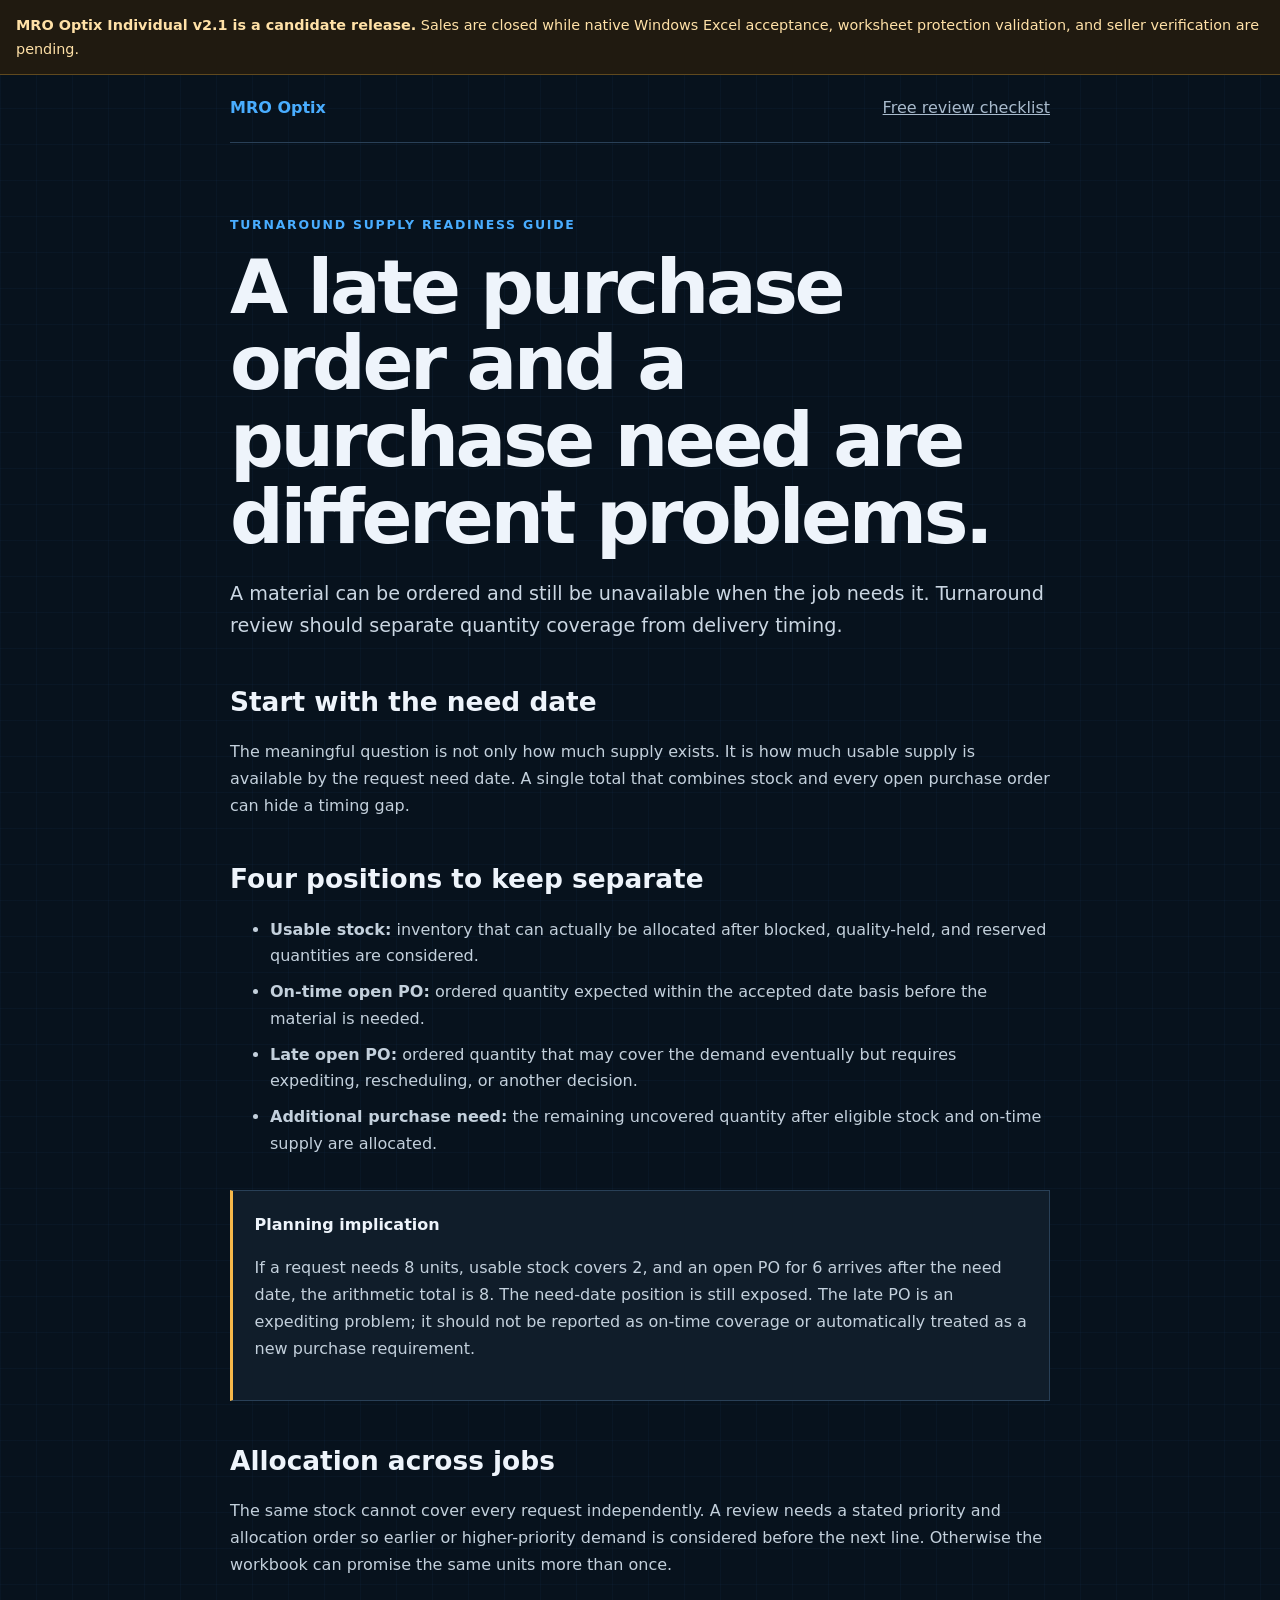
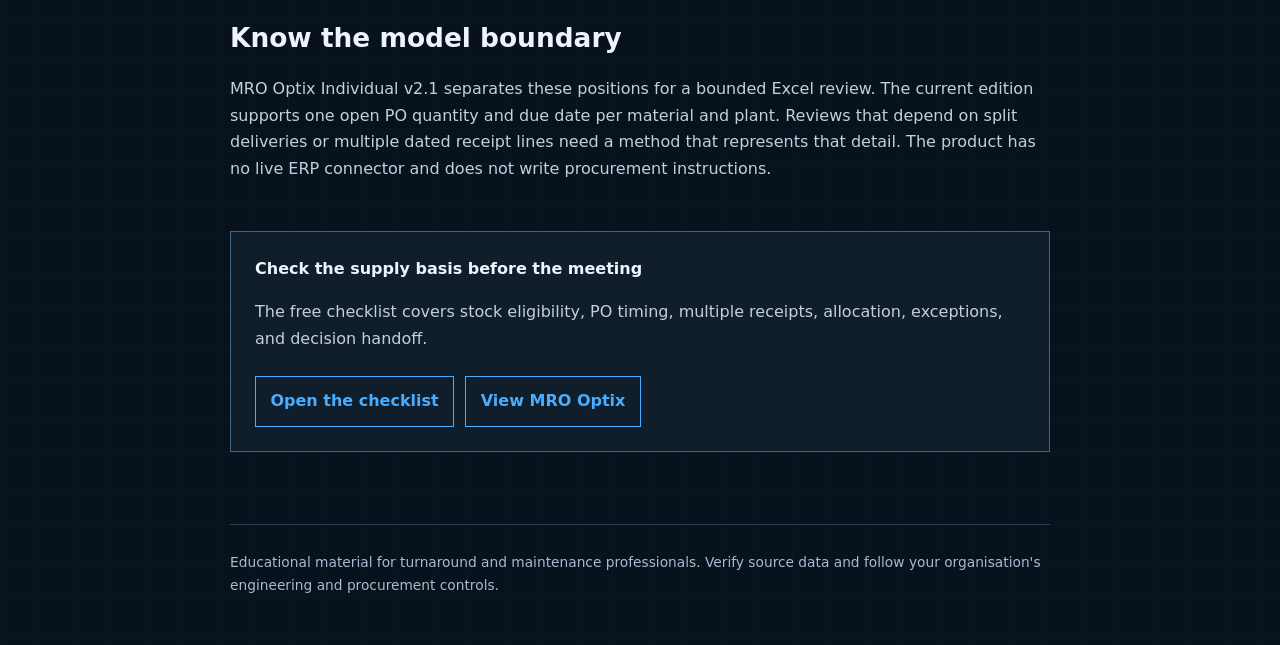
==== late-po-vs-purchase-need.html @ 7fe44f4d "Publish guide on late POs and purchase need" ====
<!doctype html>
<html lang="en"><head><meta charset="utf-8"><meta name="viewport" content="width=device-width,initial-scale=1">
<title>Late PO vs Purchase Need in Turnarounds | MRO Optix</title><meta name="description" content="Separate usable stock, on-time purchase orders, late purchase orders, and additional purchase need during turnaround planning."><meta name="robots" content="index,follow">
<link rel="canonical" href="https://farajaay.github.io/mro-optix/late-po-vs-purchase-need.html"><style>:root{color-scheme:dark;--ink:#eef4fb;--muted:#a9bbcd;--line:#294057;--panel:#101d2a;--navy:#07121d;--blue:#49adff;--amber:#f6b84a;font-family:Inter,ui-sans-serif,system-ui,-apple-system,BlinkMacSystemFont,"Segoe UI",sans-serif}*{box-sizing:border-box}body{margin:0;color:var(--ink);background:linear-gradient(rgba(58,167,255,.035) 1px,transparent 1px),linear-gradient(90deg,rgba(58,167,255,.035) 1px,transparent 1px),var(--navy);background-size:36px 36px;line-height:1.68}a{color:var(--blue)}.shell{width:min(820px,calc(100% - 2rem));margin:auto}.status{background:#201a10;border-bottom:1px solid #60491e;color:#ffe1a7;padding:.8rem 1rem;font-size:.9rem}.nav{display:flex;justify-content:space-between;gap:1rem;padding:1.25rem 0;border-bottom:1px solid var(--line)}.brand{font-weight:800;text-decoration:none}.nav a:last-child{color:var(--muted)}article{padding:4.5rem 0}h1{font-size:clamp(2.45rem,7vw,4.7rem);line-height:1.02;letter-spacing:-.045em;margin:.8rem 0 1.4rem}.eyebrow{color:var(--blue);font-weight:800;font-size:.78rem;letter-spacing:.14em;text-transform:uppercase}.lead{font-size:1.2rem;color:#cbd7e3}.box{border:1px solid var(--line);background:var(--panel);padding:1.35rem;margin:2rem 0}.example{border-left:3px solid var(--amber)}h2{font-size:1.65rem;margin-top:2.7rem;line-height:1.2}p,li{color:#c3d0dc}li{margin:.55rem 0}.cta{margin-top:3rem;padding:1.5rem;border:1px solid #41617d;background:var(--panel)}.cta a{display:inline-block;margin:.45rem .7rem 0 0;padding:.7rem .9rem;border:1px solid var(--blue);text-decoration:none;font-weight:800}footer{border-top:1px solid var(--line);padding:1.6rem 0 3rem;color:var(--muted);font-size:.86rem}@media(max-width:560px){article{padding:3rem 0}.nav{align-items:flex-start;flex-direction:column}}</style></head>
<body><div class="status"><strong>MRO Optix Individual v2.1 is a candidate release.</strong> Sales are closed while native Windows Excel acceptance, worksheet protection validation, and seller verification are pending.</div>
<div class="shell"><nav class="nav" aria-label="Article navigation"><a class="brand" href="index.html">MRO Optix</a><a href="turnaround-material-review-checklist.html">Free review checklist</a></nav><article><div class="eyebrow">Turnaround supply readiness guide</div><h1>A late purchase order and a purchase need are different problems.</h1>
<p class="lead">A material can be ordered and still be unavailable when the job needs it. Turnaround review should separate quantity coverage from delivery timing.</p>
<h2>Start with the need date</h2>
<p>The meaningful question is not only how much supply exists. It is how much usable supply is available by the request need date. A single total that combines stock and every open purchase order can hide a timing gap.</p>
<h2>Four positions to keep separate</h2>
<ul><li><strong>Usable stock:</strong> inventory that can actually be allocated after blocked, quality-held, and reserved quantities are considered.</li><li><strong>On-time open PO:</strong> ordered quantity expected within the accepted date basis before the material is needed.</li><li><strong>Late open PO:</strong> ordered quantity that may cover the demand eventually but requires expediting, rescheduling, or another decision.</li><li><strong>Additional purchase need:</strong> the remaining uncovered quantity after eligible stock and on-time supply are allocated.</li></ul>
<div class="box example"><strong>Planning implication</strong><p>If a request needs 8 units, usable stock covers 2, and an open PO for 6 arrives after the need date, the arithmetic total is 8. The need-date position is still exposed. The late PO is an expediting problem; it should not be reported as on-time coverage or automatically treated as a new purchase requirement.</p></div>
<h2>Allocation across jobs</h2>
<p>The same stock cannot cover every request independently. A review needs a stated priority and allocation order so earlier or higher-priority demand is considered before the next line. Otherwise the workbook can promise the same units more than once.</p>
<h2>Know the model boundary</h2>
<p>MRO Optix Individual v2.1 separates these positions for a bounded Excel review. The current edition supports one open PO quantity and due date per material and plant. Reviews that depend on split deliveries or multiple dated receipt lines need a method that represents that detail. The product has no live ERP connector and does not write procurement instructions.</p>
<div class="cta"><strong>Check the supply basis before the meeting</strong><p>The free checklist covers stock eligibility, PO timing, multiple receipts, allocation, exceptions, and decision handoff.</p><a href="turnaround-material-review-checklist.html">Open the checklist</a><a href="index.html">View MRO Optix</a></div></article>
<footer>Educational material for turnaround and maintenance professionals. Verify source data and follow your organisation's engineering and procurement controls.</footer></div></body></html>
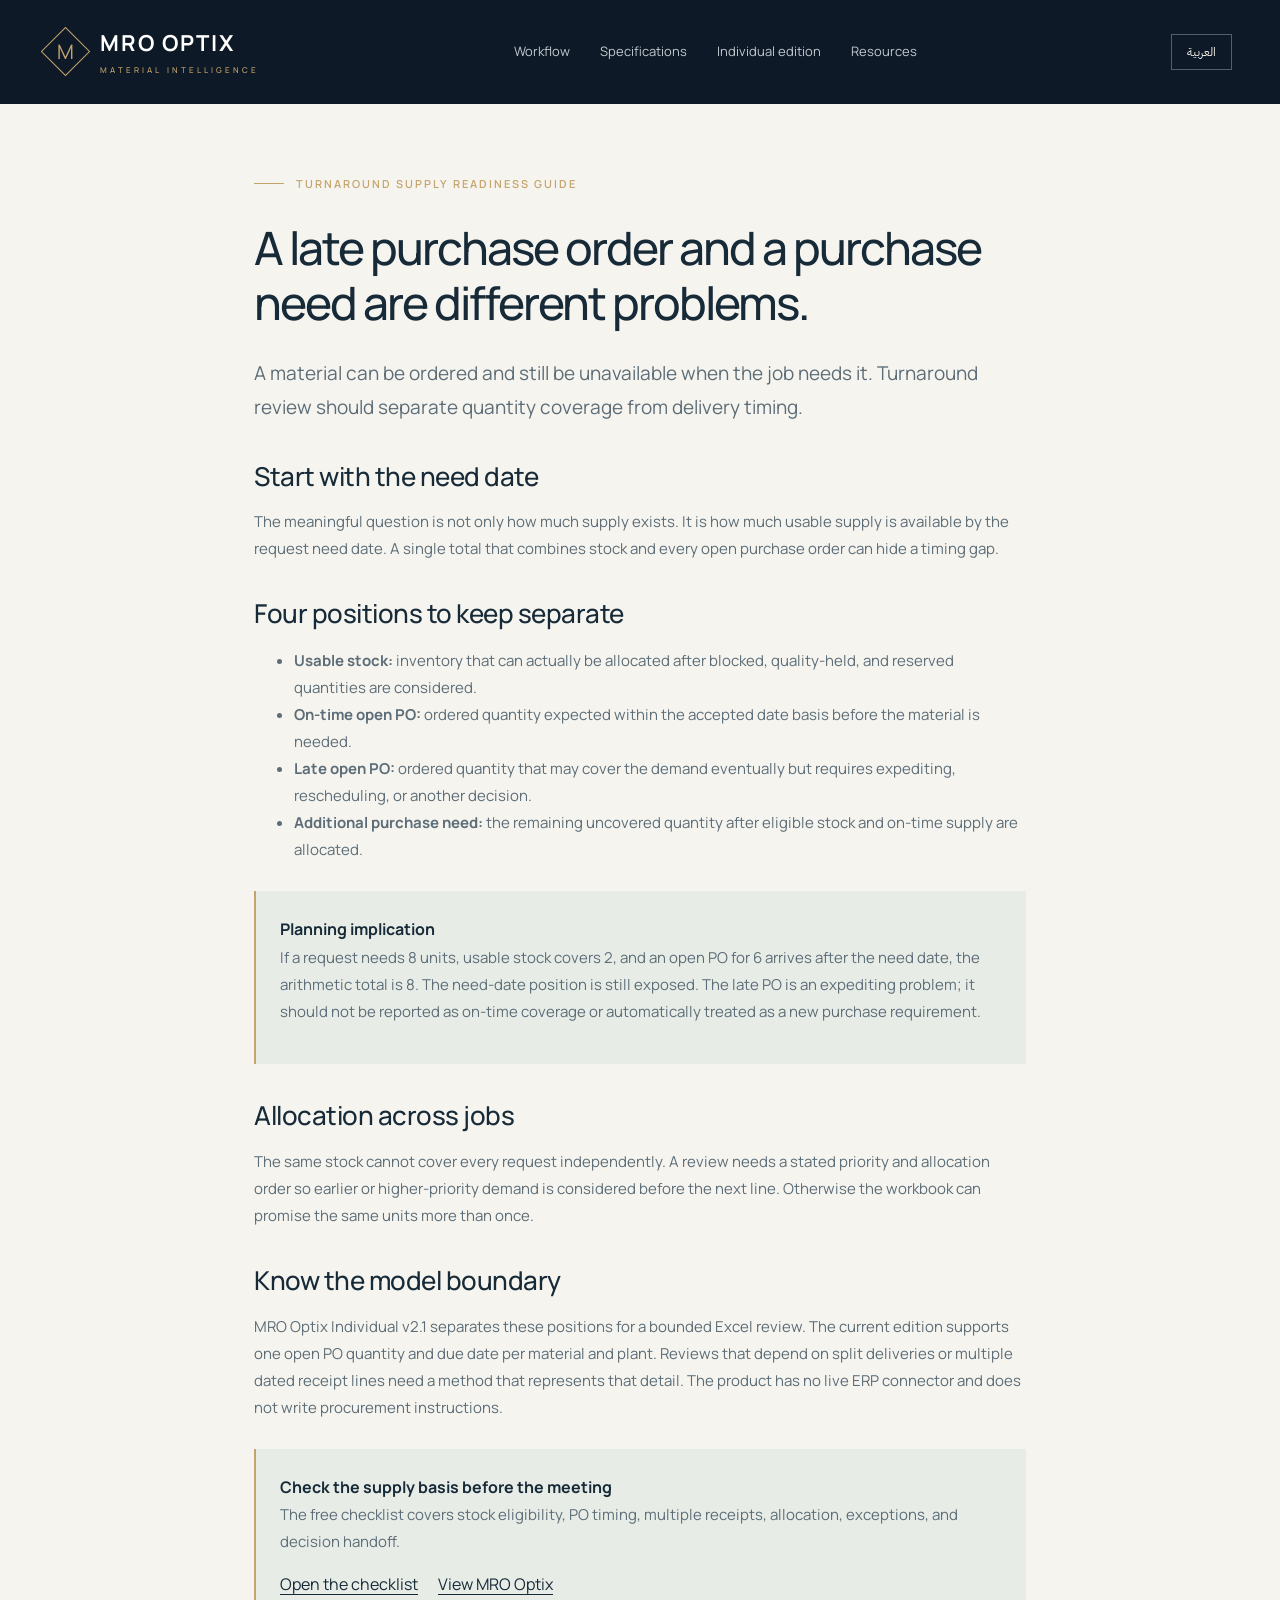
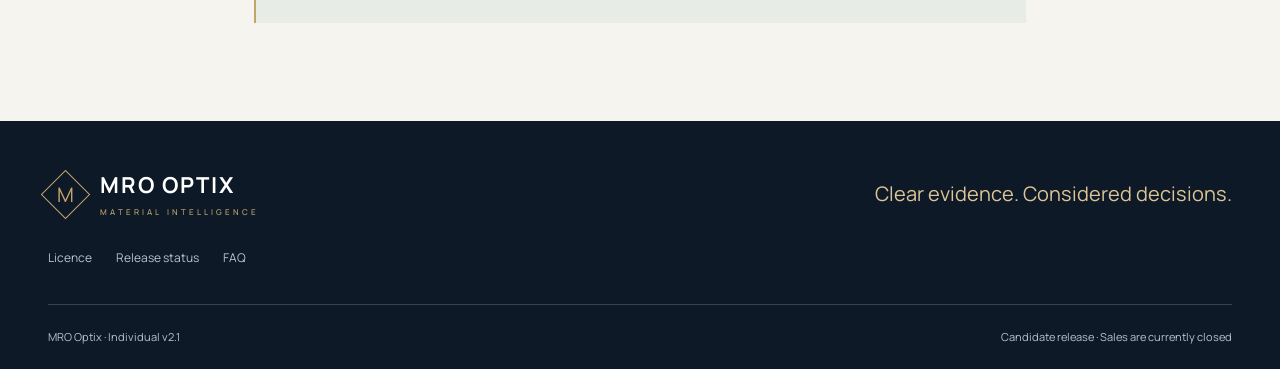
==== commit 178868a5: "Restyle MRO Optix resource page" ====
--- a/late-po-vs-purchase-need.html
+++ b/late-po-vs-purchase-need.html
@@ -1,9 +1,4 @@
-<!doctype html>
-<html lang="en"><head><meta charset="utf-8"><meta name="viewport" content="width=device-width,initial-scale=1">
-<title>Late PO vs Purchase Need in Turnarounds | MRO Optix</title><meta name="description" content="Separate usable stock, on-time purchase orders, late purchase orders, and additional purchase need during turnaround planning."><meta name="robots" content="index,follow">
-<link rel="canonical" href="https://farajaay.github.io/mro-optix/late-po-vs-purchase-need.html"><style>:root{color-scheme:dark;--ink:#eef4fb;--muted:#a9bbcd;--line:#294057;--panel:#101d2a;--navy:#07121d;--blue:#49adff;--amber:#f6b84a;font-family:Inter,ui-sans-serif,system-ui,-apple-system,BlinkMacSystemFont,"Segoe UI",sans-serif}*{box-sizing:border-box}body{margin:0;color:var(--ink);background:linear-gradient(rgba(58,167,255,.035) 1px,transparent 1px),linear-gradient(90deg,rgba(58,167,255,.035) 1px,transparent 1px),var(--navy);background-size:36px 36px;line-height:1.68}a{color:var(--blue)}.shell{width:min(820px,calc(100% - 2rem));margin:auto}.status{background:#201a10;border-bottom:1px solid #60491e;color:#ffe1a7;padding:.8rem 1rem;font-size:.9rem}.nav{display:flex;justify-content:space-between;gap:1rem;padding:1.25rem 0;border-bottom:1px solid var(--line)}.brand{font-weight:800;text-decoration:none}.nav a:last-child{color:var(--muted)}article{padding:4.5rem 0}h1{font-size:clamp(2.45rem,7vw,4.7rem);line-height:1.02;letter-spacing:-.045em;margin:.8rem 0 1.4rem}.eyebrow{color:var(--blue);font-weight:800;font-size:.78rem;letter-spacing:.14em;text-transform:uppercase}.lead{font-size:1.2rem;color:#cbd7e3}.box{border:1px solid var(--line);background:var(--panel);padding:1.35rem;margin:2rem 0}.example{border-left:3px solid var(--amber)}h2{font-size:1.65rem;margin-top:2.7rem;line-height:1.2}p,li{color:#c3d0dc}li{margin:.55rem 0}.cta{margin-top:3rem;padding:1.5rem;border:1px solid #41617d;background:var(--panel)}.cta a{display:inline-block;margin:.45rem .7rem 0 0;padding:.7rem .9rem;border:1px solid var(--blue);text-decoration:none;font-weight:800}footer{border-top:1px solid var(--line);padding:1.6rem 0 3rem;color:var(--muted);font-size:.86rem}@media(max-width:560px){article{padding:3rem 0}.nav{align-items:flex-start;flex-direction:column}}</style></head>
-<body><div class="status"><strong>MRO Optix Individual v2.1 is a candidate release.</strong> Sales are closed while native Windows Excel acceptance, worksheet protection validation, and seller verification are pending.</div>
-<div class="shell"><nav class="nav" aria-label="Article navigation"><a class="brand" href="index.html">MRO Optix</a><a href="turnaround-material-review-checklist.html">Free review checklist</a></nav><article><div class="eyebrow">Turnaround supply readiness guide</div><h1>A late purchase order and a purchase need are different problems.</h1>
+<!doctype html><html lang="en" dir="ltr"><head><meta charset="utf-8"><meta name="viewport" content="width=device-width,initial-scale=1"><title>Late PO vs Purchase Need in Turnarounds | MRO Optix</title><meta name="description" content="Separate usable stock, on-time purchase orders, late purchase orders, and additional purchase need during turnaround planning."><meta name="robots" content="index,follow"><link rel="canonical" href="https://farajaay.github.io/mro-optix/late-po-vs-purchase-need.html"><meta name="theme-color" content="#0d1926"><link rel="stylesheet" href="brand.css"></head><body><a class="skip" href="#main">Skip to content</a><header class="mast"><nav class="nav wrap" aria-label="Primary navigation"><a class="brand" href="en.html" aria-label="MRO Optix"><span class="emblem" aria-hidden="true"><span>M</span></span><span class="wordmark">MRO OPTIX<small>MATERIAL INTELLIGENCE</small></span></a><div class="navlinks"><a href="en.html#workflow">Workflow</a><a href="en.html#fit">Specifications</a><a href="en.html#offer">Individual edition</a><a href="en.html#guides">Resources</a></div><a class="lang" href="index.html" lang="ar">العربية</a></nav></header><main id="main" class="article-main"><div class="eyebrow">Turnaround supply readiness guide</div><h1>A late purchase order and a purchase need are different problems.</h1>
 <p class="lead">A material can be ordered and still be unavailable when the job needs it. Turnaround review should separate quantity coverage from delivery timing.</p>
 <h2>Start with the need date</h2>
 <p>The meaningful question is not only how much supply exists. It is how much usable supply is available by the request need date. A single total that combines stock and every open purchase order can hide a timing gap.</p>
@@ -14,5 +9,4 @@
 <p>The same stock cannot cover every request independently. A review needs a stated priority and allocation order so earlier or higher-priority demand is considered before the next line. Otherwise the workbook can promise the same units more than once.</p>
 <h2>Know the model boundary</h2>
 <p>MRO Optix Individual v2.1 separates these positions for a bounded Excel review. The current edition supports one open PO quantity and due date per material and plant. Reviews that depend on split deliveries or multiple dated receipt lines need a method that represents that detail. The product has no live ERP connector and does not write procurement instructions.</p>
-<div class="cta"><strong>Check the supply basis before the meeting</strong><p>The free checklist covers stock eligibility, PO timing, multiple receipts, allocation, exceptions, and decision handoff.</p><a href="turnaround-material-review-checklist.html">Open the checklist</a><a href="index.html">View MRO Optix</a></div></article>
-<footer>Educational material for turnaround and maintenance professionals. Verify source data and follow your organisation's engineering and procurement controls.</footer></div></body></html>+<div class="cta"><strong>Check the supply basis before the meeting</strong><p>The free checklist covers stock eligibility, PO timing, multiple receipts, allocation, exceptions, and decision handoff.</p><a href="turnaround-material-review-checklist.html">Open the checklist</a><a href="en.html">View MRO Optix</a></div></main><footer class="footer"><div class="wrap"><div class="footer-top"><a class="brand" href="en.html" aria-label="MRO Optix"><span class="emblem" aria-hidden="true"><span>M</span></span><span class="wordmark">MRO OPTIX<small>MATERIAL INTELLIGENCE</small></span></a><div class="footer-tag">Clear evidence. Considered decisions.</div></div><div class="footer-links"><a href="en.html#offer">Licence</a><a href="en.html#release-gates">Release status</a><a href="en.html#faq">FAQ</a></div><div class="footer-bottom"><p>MRO Optix · Individual v2.1</p><p>Candidate release · Sales are currently closed</p></div></div></footer></body></html>
--- a/brand.css
+++ b/brand.css
@@ -0,0 +1,5 @@
+@import url('https://fonts.googleapis.com/css2?family=IBM+Plex+Sans+Arabic:wght@400;500;600;700&family=Manrope:wght@400;500;600;700;800&display=swap');
+:root{--night:#0d1926;--gold:#c5a46c;--paper:#f6f4ef;--ink:#172a38;--muted:#5c6d77;--line:#d9dcd5;font-family:Manrope,"IBM Plex Sans Arabic",sans-serif;color:var(--ink);background:var(--paper)}*{box-sizing:border-box}html{scroll-behavior:smooth;scroll-padding-top:30px}html[lang=ar]{font-family:"IBM Plex Sans Arabic",Manrope,sans-serif}body{margin:0;line-height:1.8}a{color:inherit;text-decoration:none}a:focus-visible,button:focus-visible,summary:focus-visible{outline:3px solid var(--gold);outline-offset:5px}a:hover{color:#96713a}.wrap{width:min(1280px,calc(100% - 96px));margin:auto}.skip{position:absolute;top:-100px;background:var(--gold);color:var(--night);padding:10px;z-index:5}.skip:focus{top:10px}.mast,.hero,.footer{background:var(--night);color:#f7f4ec}.nav{min-height:104px;display:flex;align-items:center;justify-content:space-between;gap:28px}.brand{display:flex;align-items:center;gap:17px;direction:ltr;color:#fff}.emblem{width:35px;height:35px;border:1px solid var(--gold);transform:rotate(45deg);display:grid;place-items:center;color:var(--gold)}.emblem span{transform:rotate(-45deg);font:20px Manrope}.wordmark{font:700 22px Manrope;letter-spacing:2px;line-height:1.3}.wordmark small{display:block;font-size:8px;font-weight:500;letter-spacing:3px;color:var(--gold);margin-top:7px}.navlinks{display:flex;gap:30px;font-size:13px;color:#c0c9d0}.lang{border:1px solid #52606a;padding:6px 15px;font-size:12px}.hero .wrap{display:grid;grid-template-columns:1.04fr 1fr;align-items:center;gap:70px;padding-block:82px 100px}.eyebrow{display:flex;align-items:center;gap:12px;font-size:11px;letter-spacing:2px;text-transform:uppercase;color:var(--gold);font-weight:600}.eyebrow:before{content:"";width:30px;height:1px;background:currentColor}html[lang=ar] .eyebrow{letter-spacing:0;font-size:13px}h1,h2,h3,p{margin-top:0}h1{font-size:clamp(42px,4.6vw,70px);font-weight:500;line-height:1.12;letter-spacing:-3px;margin-block:26px}h1 em{font-style:normal;color:var(--gold)}html[lang=ar] h1{line-height:1.4;letter-spacing:-1px}.intro{color:#bbc5ce;font-size:17px;max-width:520px}.actions{display:flex;align-items:center;flex-wrap:wrap;gap:26px;margin-top:32px}.btn{display:inline-flex;align-items:center;justify-content:space-between;gap:32px;min-height:54px;padding:12px 25px;background:var(--gold);color:var(--night);font-size:14px;font-weight:700}.btn:hover{background:#d5b982;color:var(--night)}.textlink{font-size:13px;border-bottom:1px solid #687480;padding-bottom:4px}.small-note{font-size:12px;color:#bbc5ce;margin-top:22px}.product-panel{border:1px solid #3d4e5b;background:#142535;box-shadow:0 30px 70px #0004}.panel-top,.panel-foot{display:flex;justify-content:space-between;gap:12px;padding:17px 24px;font-size:10px;border-bottom:1px solid #3b4b57;color:#bfccd4}.panel-top{font-family:Manrope;direction:ltr;letter-spacing:1.5px}.panel-top span:last-child{color:var(--gold)}.panel-main{padding:28px}.panel-label{color:#aebdc7;font-size:12px}.panel-title{font-size:23px;font-weight:500;margin:4px 0 25px}.figures{display:grid;grid-template-columns:repeat(3,1fr);gap:14px;margin-bottom:27px}.figure{border-inline-start:1px solid #8e7956;padding-inline-start:13px}.figure b{display:block;font:500 36px/1.3 Manrope}.figure span{font-size:11px;color:#b9c7d0}.queue{border-collapse:collapse;width:100%;font-size:11px}.queue caption{text-align:start;margin-bottom:8px}.queue th{text-align:start;font-weight:400;color:#acbdc9;font-size:10px;padding-bottom:10px}.queue td{padding:13px 3px;border-top:1px solid #354858}.pill{color:#e0c38e}.panel-foot{border-top:1px solid #3b4b57;border-bottom:0;font-size:10px}.edition-bar{background:#182b3b;color:#c4cbd0;font-size:12px}.edition-bar .wrap{display:flex;justify-content:space-between;gap:18px;flex-wrap:wrap;padding-block:20px}.edition-bar b{color:#dfc697;font-weight:500}.section{padding-block:96px}.section .eyebrow{color:#886534}.section-header{display:flex;justify-content:space-between;align-items:flex-end;gap:70px;margin-bottom:45px}.section-header>div{max-width:650px}.section-header>p{max-width:360px;font-size:14px;color:var(--muted)}h2{font-size:clamp(30px,3.4vw,46px);font-weight:500;letter-spacing:-1.5px;line-height:1.3;margin-block:18px 0}html[lang=ar] h2{letter-spacing:0;line-height:1.55}.steps{display:grid;grid-template-columns:repeat(3,1fr);border-block:1px solid var(--line)}.step{padding:32px;border-inline-end:1px solid var(--line)}.step:first-child{padding-inline-start:0}.step:last-child{border-inline-end:0}.number{color:#886534;font:13px Manrope}.step h3{font-size:22px;font-weight:500;margin-block:28px 12px}.step p,.fit-copy>p,.offer-copy>p{color:var(--muted);font-size:14px}.decision{margin-top:35px;background:#eceae2;padding:25px 30px;display:flex;align-items:center;gap:40px}.decision b{font-size:18px;min-width:210px;font-weight:500}.decision p{margin:0;font-size:14px;color:var(--muted)}.fit-section{background:#e8ece7;border-block:1px solid var(--line)}.fit-layout,.offer-layout{display:grid;grid-template-columns:1fr 1fr;gap:100px;align-items:center}.specs{margin:0}.specs div{display:flex;justify-content:space-between;align-items:center;gap:25px;border-bottom:1px solid #cdd3cc;padding:16px 0}.specs dt{font-size:14px;color:#4c605c}.specs dd{margin:0;font:25px Manrope}.scope-note{font-size:12px!important;color:var(--muted);margin-top:22px}.includes{padding:0;list-style:none;font-size:14px}.includes li{padding:10px 0;border-bottom:1px solid var(--line)}.includes li:before{content:"✓";color:#8c6a38;margin-inline-end:14px}.price-card{background:var(--night);color:#f7f4ec;padding:42px;border-top:3px solid var(--gold)}.price-head{display:flex;justify-content:space-between;gap:12px;font-size:12px}.price-head span,.availability{color:#dfc697}.price-value{font:86px/1.3 Manrope;letter-spacing:-5px;margin:27px 0 6px;direction:ltr}.price-value small{font-size:20px;letter-spacing:0;color:var(--gold)}.price-card p{color:#b7c4cf;font-size:13px}.price-card hr{border:0;border-top:1px solid #3c4d5a;margin:26px 0}.price-card .btn{width:100%;margin-top:15px}.availability{font-size:13px}.resources{background:#fff}.resource-grid{display:grid;grid-template-columns:repeat(3,1fr);gap:30px}.resource-card{display:flex;flex-direction:column;align-items:flex-start;padding-block:25px;border-top:2px solid var(--line)}.resource-card:hover{border-color:var(--gold);color:var(--ink)}.resource-card small{font-size:11px;color:#886534}.resource-card h3{font-size:24px;line-height:1.5;font-weight:500;margin-block:20px 12px}.resource-card p{font-size:14px;color:var(--muted)}.read{margin-top:auto;padding-top:18px;font-size:12px;text-decoration:underline;text-underline-offset:7px}.release{display:grid;grid-template-columns:.85fr 1.15fr;gap:80px}.release p{color:var(--muted);font-size:14px;margin-top:20px}.release-list{list-style:none;padding:0;margin:0}.release-list li{display:flex;justify-content:space-between;gap:20px;padding:18px 0;border-bottom:1px solid var(--line);font-size:14px}.release-list span{color:#886534;font-size:12px;white-space:nowrap}.qa{margin-top:55px}.qa details{border-top:1px solid var(--line);padding-block:20px}.qa summary{cursor:pointer;font-size:16px}.qa p{max-width:950px;margin:16px 0 0;color:var(--muted);font-size:14px}.footer{padding:50px 0 22px}.footer-top,.footer-bottom{display:flex;justify-content:space-between;gap:25px;align-items:center}.footer-tag{font-size:20px;color:#ddc497}.footer-links{display:flex;gap:24px;margin-top:30px;font-size:12px;color:#b7c4cf}.footer-bottom{border-top:1px solid #334553;margin-top:35px;padding-top:22px;font-size:11px;color:#b7c4cf}.footer-bottom p{margin:0}.article-main{max-width:820px;margin:auto;padding:70px 24px}.article-main h1{font-size:46px;line-height:1.2;letter-spacing:-2px}.article-main h2{font-size:26px;letter-spacing:-.5px;margin:35px 0 15px}.article-main p,.article-main li{color:var(--muted);font-size:15px}.article-main a{text-decoration:underline;text-underline-offset:4px}.article-main .lead{font-size:19px}.box,.cta,.notice,.handoff{padding:24px;background:#e8ece7;border-inline-start:2px solid var(--gold);margin-block:28px}.cta a{display:inline-block;margin-inline-end:20px}.fields,.signoff{display:grid;grid-template-columns:1fr 1fr;gap:16px;margin-top:20px}.field,.line{border:1px solid #c1c9c2;padding:16px;min-height:75px;font-size:12px;color:var(--muted)}.article-main .decision{display:block}.checklist section{padding-block:18px;border-top:1px solid var(--line);break-inside:avoid}.checklist ul{list-style:none;padding:0}.checklist li{position:relative;padding:8px 0 8px 28px}.checklist li:before{content:"";position:absolute;left:0;top:14px;border:1px solid #819186;width:13px;height:13px}.toolbar{display:flex;align-items:center;justify-content:space-between;gap:20px;padding-block:20px}.toolbar p{margin:0}.toolbar button{border:0;background:var(--night);color:#fff;padding:12px 18px;font:inherit;cursor:pointer}.meta{display:flex;flex-wrap:wrap;gap:12px;font-size:12px;color:var(--muted)}.num{color:#886534}
+@media(max-width:850px){.wrap{width:calc(100% - 48px)}.nav{flex-wrap:wrap;padding-block:23px}.navlinks{order:3;width:100%;justify-content:space-between;border-top:1px solid #334553;padding-top:15px}.hero .wrap,.fit-layout,.offer-layout,.release{grid-template-columns:1fr;gap:40px}.hero .wrap{padding-block:45px 60px}.section{padding-block:65px}.section-header{display:block}.section-header>p{margin-top:20px;max-width:600px}.decision{display:block}.decision p{margin-top:12px}.resource-card h3{font-size:20px}}
+@media(max-width:560px){.wrap{width:calc(100% - 40px)}.wordmark{font-size:19px}.navlinks{gap:10px;font-size:11px}h1,html[lang=ar] h1{font-size:40px}.panel-main{padding:20px 15px}.panel-top,.panel-foot{padding:14px;font-size:9px}.figure b{font-size:30px}.steps,.resource-grid{grid-template-columns:1fr}.step,.step:first-child{padding:25px 0;border-inline-end:0;border-bottom:1px solid var(--line)}.price-card{padding:28px}.price-value{font-size:72px}.footer-top,.footer-bottom{flex-direction:column;align-items:flex-start}.article-main h1{font-size:36px}.fields,.signoff{grid-template-columns:1fr}.toolbar{display:block}.toolbar button{margin-top:15px}}
+@media(prefers-reduced-motion:reduce){html{scroll-behavior:auto}}@media print{.mast,.footer,.skip,.toolbar{display:none}body{background:#fff;color:#111}.article-main{max-width:none;padding:0}.article-main h1{font-size:28pt}.article-main p,.article-main li{font-size:10pt;color:#222}.box,.notice,.handoff{background:#fff}.checklist section{break-inside:avoid}@page{margin:15mm}}
